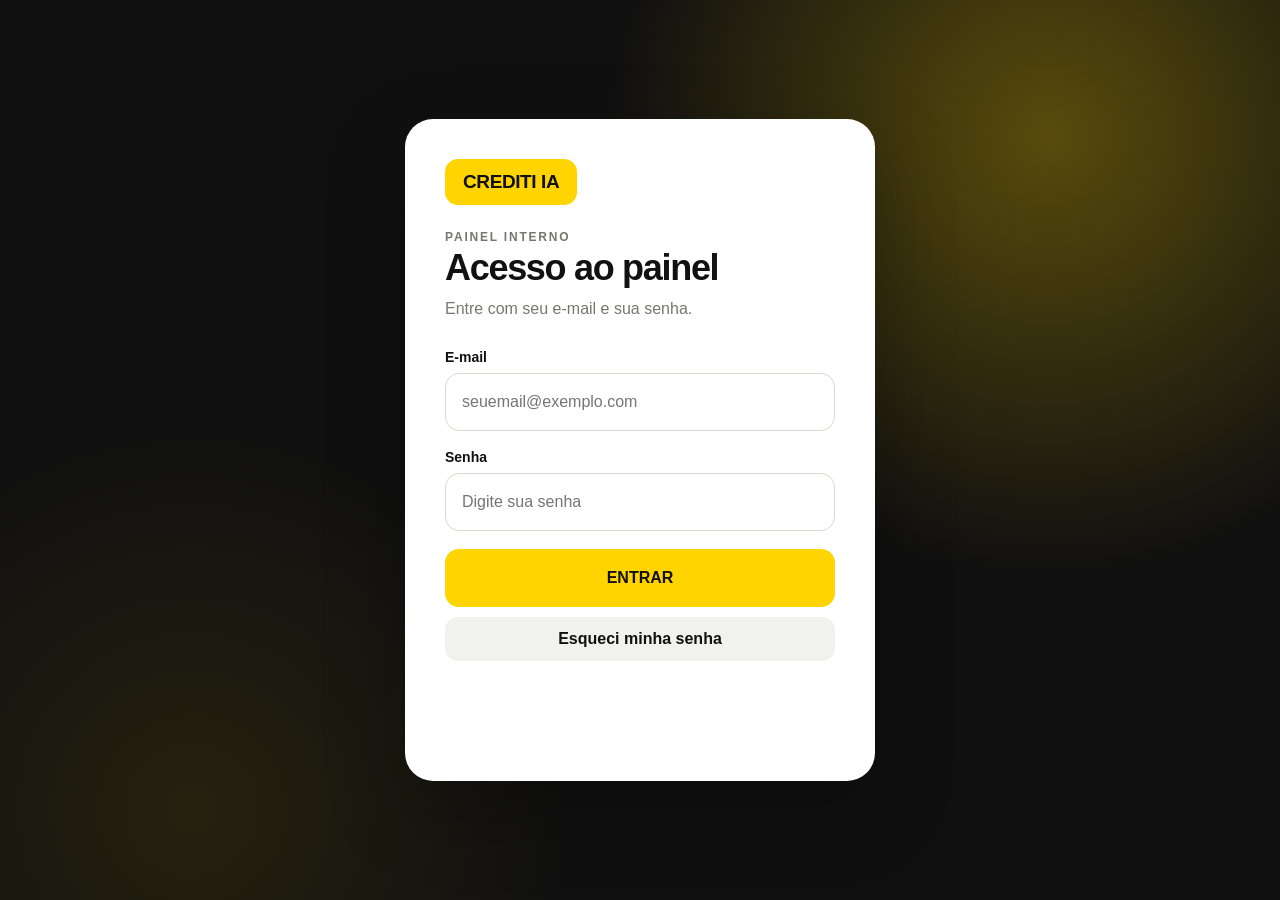
==== arquivos.html @ 78dd3815 "Adiciona fontes de documentos e aba de vídeos" ====
<!doctype html>
<html lang="pt-BR">
<head>
  <meta charset="UTF-8">
  <meta name="viewport" content="width=device-width,initial-scale=1">
  <meta name="theme-color" content="#ffd400">
  <title>Documentos dos Clientes | Crediti</title>
  <link rel="stylesheet" href="arquivos.css?v=1">
  <link rel="stylesheet" href="arquivos-extra.css?v=2">
</head>
<body>
  <header class="topbar">
    <div><strong>CREDITI</strong><span>Documentos dos Clientes</span></div>
    <a href="index.html">Voltar ao painel</a>
  </header>

  <main>
    <section class="usage-card">
      <div><small>ARMAZENAMENTO PRIVADO</small><h1>Arquivo digital</h1></div>
      <div class="usage-info"><strong id="usageText">Calculando...</strong><div class="usage-track"><i id="usageBar"></i></div><small id="usageAlert">10 GB gratuitos</small></div>
    </section>

    <section class="actions">
      <label class="search"><span>Pesquisar cliente</span><input id="searchInput" placeholder="Digite o nome ou CPF" autocomplete="off"></label>
      <button id="trashBtn" class="light">Lixeira <b id="trashCount">0</b></button>
      <button id="newClientBtn" class="primary">+ Novo cliente</button>
    </section>

    <div id="message" class="message"></div>
    <section id="clientList" class="client-grid"></section>
  </main>

  <dialog id="clientDialog">
    <form id="clientForm" class="dialog-card">
      <button type="button" class="close" data-close="clientDialog">×</button>
      <p class="eyebrow">PASTA DO CLIENTE</p><h2 id="clientDialogTitle">Novo cliente</h2>
      <div class="form-grid">
        <label class="wide">Nome completo<input id="clientName" required></label>
        <label>CPF<input id="clientCpf" inputmode="numeric" maxlength="14" required></label>
        <label>WhatsApp<input id="clientPhone" inputmode="tel"></label>
        <label>Cidade<input id="clientCity"></label>
        <label class="wide">Observações<textarea id="clientNotes" rows="3"></textarea></label>
      </div>
      <button class="primary" type="submit">Salvar cliente</button>
    </form>
  </dialog>

  <dialog id="folderDialog" class="folder-dialog">
    <div class="dialog-card folder-card">
      <button type="button" class="close" data-close="folderDialog">×</button>
      <div class="folder-head"><div><p class="eyebrow">PASTA DO CLIENTE</p><h2 id="folderName"></h2><span id="folderCpf"></span></div><div><button id="editClientBtn" class="light">Editar</button><button id="newContractBtn" class="primary">+ Novo contrato</button></div></div>
      <div class="tabs"><button class="active" data-tab="personal">Documentos pessoais</button><button data-tab="contracts">Contratos</button><button data-tab="videos">Vídeos</button><button data-tab="history">Histórico</button></div>
      <section id="personalTab" class="tab active">
        <div class="upload-box"><select id="personalCategory"><option>RG</option><option>CPF</option><option>Comprovante de endereço</option><option>Contracheque</option><option>CNH</option><option>Outro documento</option></select><select id="personalResponsible"><option>Marcelino</option><option>Samila</option></select><input id="personalFiles" type="file" multiple><button id="uploadPersonalBtn" class="primary">Enviar documentos</button></div>
        <div class="source-buttons">
          <label class="source-btn">📁 Galeria ou arquivos<input id="personalGallery" type="file" accept="image/*,video/*,application/pdf" multiple></label>
          <label class="source-btn">📷 Câmera do celular<input id="personalCamera" type="file" accept="image/*" capture="environment"></label>
          <button id="personalScannerBtn" class="source-btn" type="button">🖨️ Impressora ou scanner</button>
        </div>
        <div id="personalFileList" class="file-list"></div>
      </section>
      <section id="contractsTab" class="tab"><div id="contractList" class="contract-list"></div></section>
      <section id="videosTab" class="tab"><div id="videoList" class="file-list"></div></section>
      <section id="historyTab" class="tab"><div id="historyList" class="history-list"></div></section>
    </div>
  </dialog>

  <dialog id="contractDialog">
    <form id="contractForm" class="dialog-card">
      <button type="button" class="close" data-close="contractDialog">×</button>
      <p class="eyebrow">NOVA OPERAÇÃO</p><h2>Novo contrato</h2>
      <div class="form-grid">
        <label>Tipo de crédito<select id="contractType" required><option value="">Selecione</option><option>Portabilidade</option><option>Empréstimo novo</option><option>Refinanciamento INSS</option><option>Refinanciamento de veículo</option><option>Conta de luz</option><option>FGTS</option><option>Cartão consignado</option><option>Cartão benefício</option><option>Bolsa Família</option><option>Financiamento de veículo</option></select></label>
        <label id="subtypeLabel" class="hidden">Veículo<select id="contractSubtype"><option>Carro</option><option>Moto</option></select></label>
        <label>Número do contrato ou ADE<input id="contractNumber"></label>
        <label>Banco ou financeira<input id="contractBank"></label>
        <label>Data<input id="contractDate" type="date" required></label>
        <label>Valor<input id="contractValue" inputmode="decimal"></label>
        <label>Responsável pela digitação<select id="contractResponsible" required><option>Marcelino</option><option>Samila</option></select></label>
        <label class="wide">Observações<textarea id="contractNotes" rows="3"></textarea></label>
      </div>
      <button class="primary" type="submit">Finalizar contrato</button>
    </form>
  </dialog>

  <dialog id="contractFilesDialog">
    <div class="dialog-card">
      <button type="button" class="close" data-close="contractFilesDialog">×</button>
      <p class="eyebrow">ARQUIVOS DA OPERAÇÃO</p><h2 id="contractFilesTitle"></h2>
      <div class="upload-box"><select id="contractFileCategory"><option>Contrato</option><option>Vídeo da contratação</option><option>Foto</option><option>Comprovante</option><option>Outro arquivo</option></select><select id="contractFileResponsible"><option>Marcelino</option><option>Samila</option></select><input id="contractFiles" type="file" multiple><button id="uploadContractBtn" class="primary">Enviar arquivos</button></div>
      <div class="source-buttons">
        <label class="source-btn">📁 Galeria ou arquivos<input id="contractGallery" type="file" accept="image/*,video/*,application/pdf" multiple></label>
        <label class="source-btn">📷 Câmera do celular<input id="contractCamera" type="file" accept="image/*" capture="environment"></label>
        <button id="contractScannerBtn" class="source-btn" type="button">🖨️ Impressora ou scanner</button>
      </div>
      <small>Vídeos: até 2 minutos e 30 MB. Os arquivos serão baixados individualmente, sem ZIP.</small>
      <div id="contractFileList" class="file-list"></div>
    </div>
  </dialog>

  <dialog id="trashDialog"><div class="dialog-card"><button type="button" class="close" data-close="trashDialog">×</button><p class="eyebrow">ARQUIVOS APAGADOS</p><h2>Lixeira</h2><div id="trashList" class="file-list"></div></div></dialog>
  <script src="arquivos.js?v=1"></script>
</body>
</html>
---- arquivos.css ----
*{box-sizing:border-box}body{margin:0;background:#f5f5f2;color:#171717;font-family:Montserrat,Arial,sans-serif}.topbar{min-height:72px;background:#ffd400;display:flex;align-items:center;justify-content:space-between;padding:14px 5%;position:sticky;top:0;z-index:5}.topbar div{display:flex;gap:14px;align-items:center}.topbar strong{font-size:24px}.topbar span{font-weight:700}.topbar a,.light{color:#171717;background:#fff;border:1px solid #d5d5d5;border-radius:12px;padding:12px 16px;text-decoration:none;font-weight:800}main{width:min(1180px,92%);margin:28px auto}.usage-card{background:#171717;color:#fff;border-radius:22px;padding:26px;display:flex;align-items:center;justify-content:space-between;gap:30px}.usage-card h1{margin:5px 0}.usage-info{width:min(480px,100%)}.usage-track{height:12px;background:#494949;border-radius:20px;overflow:hidden;margin:10px 0}.usage-track i{display:block;width:0;height:100%;background:#ffd400}.usage-info.warning i{background:#ffb000}.usage-info.danger i{background:#ed3434}.actions{display:flex;gap:12px;align-items:end;margin:22px 0}.search{flex:1}.search span,label{display:block;font-size:13px;font-weight:800;margin-bottom:7px}.search input,input,select,textarea{width:100%;padding:13px;border:1px solid #ccc;border-radius:11px;background:#fff;font:inherit}.primary{border:0;border-radius:12px;background:#ffd400;color:#111;padding:13px 18px;font-weight:900;cursor:pointer}.client-grid{display:grid;grid-template-columns:repeat(auto-fill,minmax(270px,1fr));gap:15px}.client-card{background:#fff;border:1px solid #ddd;border-radius:17px;padding:19px;cursor:pointer;box-shadow:0 5px 18px #00000009}.client-card:hover{border-color:#111}.client-card h3{margin:0 0 8px}.client-card p{margin:5px 0;color:#666}.message{display:none;padding:12px;border-radius:10px;margin:12px 0}.message.show{display:block;background:#fff2b8}.empty{background:#fff;border:1px dashed #bbb;padding:40px;border-radius:18px;text-align:center;color:#666;grid-column:1/-1}dialog{border:0;padding:0;border-radius:20px;width:min(700px,94%);max-height:92vh}dialog::backdrop{background:#0009}.folder-dialog{width:min(1050px,96%)}.dialog-card{padding:26px;position:relative;overflow:auto;max-height:92vh}.folder-card{min-height:70vh}.close{position:absolute;right:15px;top:12px;border:0;background:#eee;border-radius:50%;width:38px;height:38px;font-size:25px;cursor:pointer}.eyebrow{font-size:12px;font-weight:900;letter-spacing:1.4px;color:#6a6a6a;margin:0 0 5px}.dialog-card h2{margin:0 0 20px}.form-grid{display:grid;grid-template-columns:1fr 1fr;gap:15px;margin-bottom:20px}.wide{grid-column:1/-1}.hidden{display:none!important}.folder-head{display:flex;justify-content:space-between;gap:20px;align-items:start}.folder-head>div:last-child{display:flex;gap:8px;margin-right:42px}.tabs{display:flex;gap:5px;border-bottom:1px solid #ddd;margin:22px 0 16px}.tabs button{border:0;background:transparent;padding:12px;font-weight:800}.tabs button.active{border-bottom:4px solid #ffd400}.tab{display:none}.tab.active{display:block}.upload-box{display:grid;grid-template-columns:1.2fr 1fr 2fr auto;gap:8px;align-items:center;background:#f6f6f3;padding:14px;border-radius:15px;margin-bottom:15px}.file-row,.contract-card,.history-row{display:grid;gap:10px;align-items:center;background:#fff;border:1px solid #ddd;border-radius:13px;padding:13px;margin:8px 0}.file-row{grid-template-columns:1fr auto}.file-row small{color:#666}.file-actions{display:flex;flex-wrap:wrap;gap:5px}.file-actions button{border:1px solid #ccc;background:#fff;padding:8px 10px;border-radius:9px;font-weight:700}.file-actions .delete{color:#a00}.contract-card{grid-template-columns:1fr auto}.contract-card h3{margin:0}.contract-card p{margin:5px 0;color:#666}.history-row{font-size:14px}.progress{height:5px;background:#ddd;border-radius:8px;overflow:hidden;margin-top:7px}.progress i{display:block;height:100%;background:#ffd400}.badge{display:inline-block;background:#eee;border-radius:20px;padding:4px 8px;font-size:12px}.danger-text{color:#b00020}.camera-row{display:flex;gap:8px;margin:8px 0 14px}.camera-row label{background:#fff;border:1px solid #bbb;padding:10px;border-radius:10px;cursor:pointer}.camera-row input{display:none}@media(max-width:720px){.topbar span{display:none}main{width:94%;margin-top:16px}.usage-card,.folder-head{display:block}.actions{flex-wrap:wrap}.search{flex-basis:100%}.form-grid{grid-template-columns:1fr}.wide{grid-column:auto}.upload-box{grid-template-columns:1fr}.folder-head>div:last-child{margin:15px 0 0}.tabs{overflow:auto}.tabs button{white-space:nowrap}.file-row,.contract-card{grid-template-columns:1fr}.usage-info{margin-top:18px}}
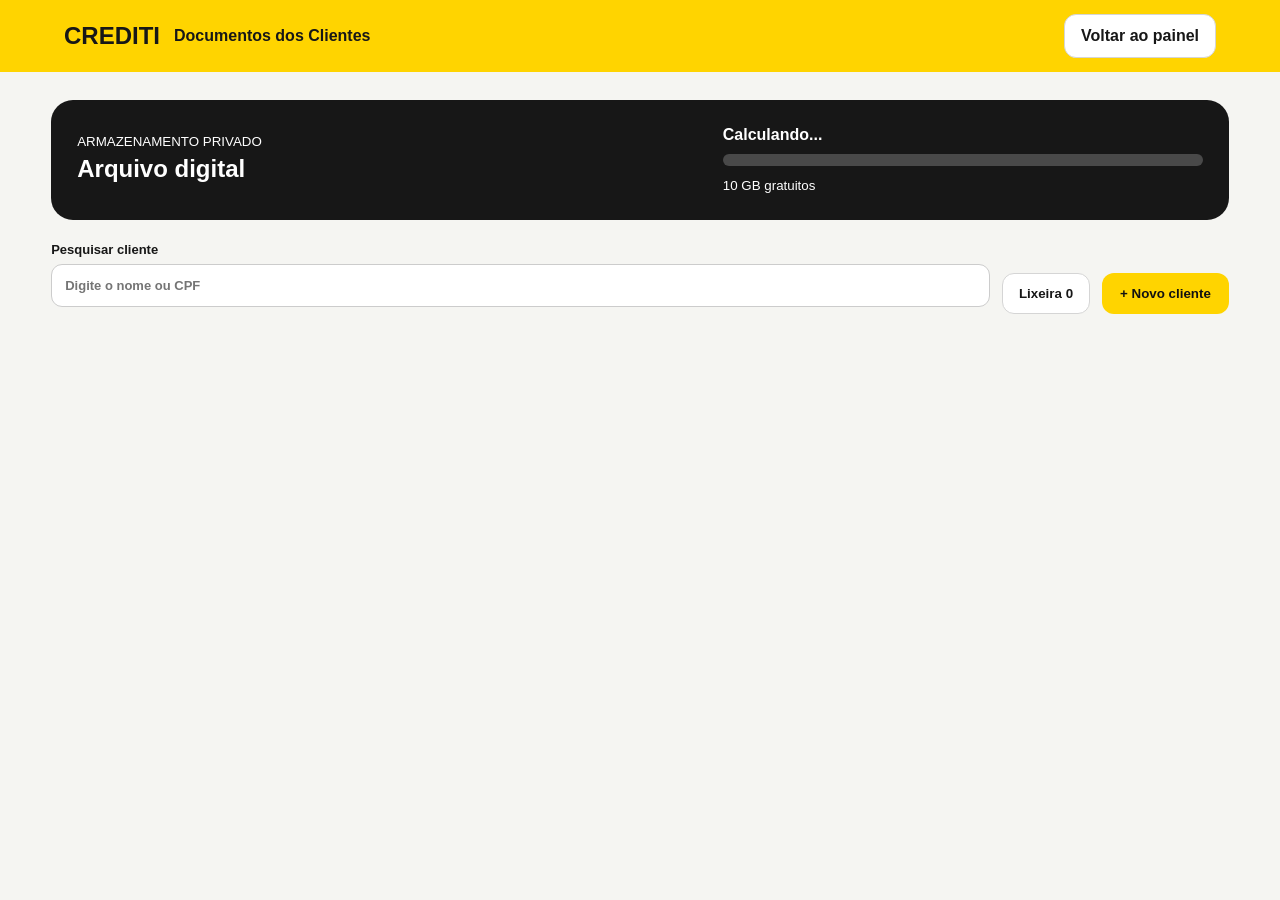
==== commit 6e65999f: "Corrige fluxo de digitalização Epson" ====
--- a/arquivos.html
+++ b/arquivos.html
@@ -55,7 +55,7 @@
         <div class="source-buttons">
           <label class="source-btn">📁 Galeria ou arquivos<input id="personalGallery" type="file" accept="image/*,video/*,application/pdf" multiple></label>
           <label class="source-btn">📷 Câmera do celular<input id="personalCamera" type="file" accept="image/*" capture="environment"></label>
-          <button id="personalScannerBtn" class="source-btn" type="button">🖨️ Impressora ou scanner</button>
+          <label class="source-btn">🖨️ Adicionar digitalização da Epson<input id="personalScanner" type="file" accept="image/*,application/pdf" multiple></label>
         </div>
         <div id="personalFileList" class="file-list"></div>
       </section>
@@ -91,7 +91,7 @@
       <div class="source-buttons">
         <label class="source-btn">📁 Galeria ou arquivos<input id="contractGallery" type="file" accept="image/*,video/*,application/pdf" multiple></label>
         <label class="source-btn">📷 Câmera do celular<input id="contractCamera" type="file" accept="image/*" capture="environment"></label>
-        <button id="contractScannerBtn" class="source-btn" type="button">🖨️ Impressora ou scanner</button>
+        <label class="source-btn">🖨️ Adicionar digitalização da Epson<input id="contractScanner" type="file" accept="image/*,application/pdf" multiple></label>
       </div>
       <small>Vídeos: até 2 minutos e 30 MB. Os arquivos serão baixados individualmente, sem ZIP.</small>
       <div id="contractFileList" class="file-list"></div>
--- a/arquivos-extra.css
+++ b/arquivos-extra.css
@@ -0,0 +1,43 @@
+.source-buttons {
+  display: flex;
+  flex-wrap: wrap;
+  gap: 9px;
+  margin: -4px 0 17px;
+}
+
+.source-btn {
+  display: inline-flex;
+  align-items: center;
+  justify-content: center;
+  min-height: 46px;
+  margin: 0;
+  padding: 11px 14px;
+  border: 1px solid #bbb;
+  border-radius: 11px;
+  background: #fff;
+  color: #111;
+  font: inherit;
+  font-size: 13px;
+  font-weight: 900;
+  cursor: pointer;
+}
+
+.source-btn input {
+  display: none;
+}
+
+.source-btn:hover {
+  border-color: #111;
+  background: #fffbea;
+}
+
+@media (max-width: 720px) {
+  .source-buttons {
+    display: grid;
+    grid-template-columns: 1fr;
+  }
+
+  .source-btn {
+    width: 100%;
+  }
+}
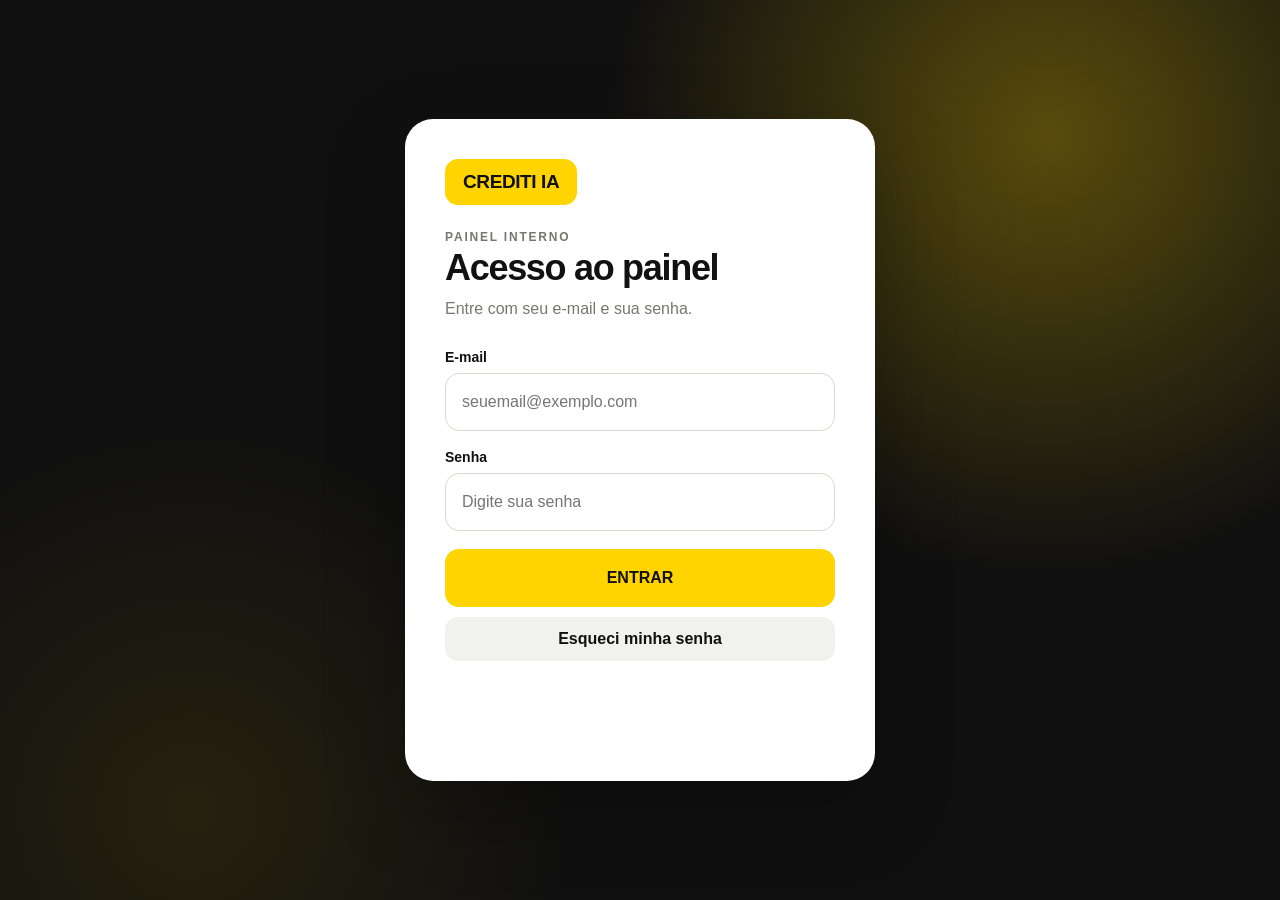
==== commit 940225cb: "Corrige download autorizado do instalador Epson" ====
--- a/arquivos.html
+++ b/arquivos.html
@@ -55,7 +55,8 @@
         <div class="source-buttons">
           <label class="source-btn">📁 Galeria ou arquivos<input id="personalGallery" type="file" accept="image/*,video/*,application/pdf" multiple></label>
           <label class="source-btn">📷 Câmera do celular<input id="personalCamera" type="file" accept="image/*" capture="environment"></label>
-          <label class="source-btn">🖨️ Adicionar digitalização da Epson<input id="personalScanner" type="file" accept="image/*,application/pdf" multiple></label>
+          <button id="personalScannerBtn" class="source-btn" type="button">🖨️ Escolher Epson e digitalizar</button>
+          <a class="source-btn" href="instalar-scanner.html">⚙️ Instalar ligação Epson</a>
         </div>
         <div id="personalFileList" class="file-list"></div>
       </section>
@@ -91,7 +92,8 @@
       <div class="source-buttons">
         <label class="source-btn">📁 Galeria ou arquivos<input id="contractGallery" type="file" accept="image/*,video/*,application/pdf" multiple></label>
         <label class="source-btn">📷 Câmera do celular<input id="contractCamera" type="file" accept="image/*" capture="environment"></label>
-        <label class="source-btn">🖨️ Adicionar digitalização da Epson<input id="contractScanner" type="file" accept="image/*,application/pdf" multiple></label>
+        <button id="contractScannerBtn" class="source-btn" type="button">🖨️ Escolher Epson e digitalizar</button>
+        <a class="source-btn" href="instalar-scanner.html">⚙️ Instalar ligação Epson</a>
       </div>
       <small>Vídeos: até 2 minutos e 30 MB. Os arquivos serão baixados individualmente, sem ZIP.</small>
       <div id="contractFileList" class="file-list"></div>
--- a/arquivos-extra.css
+++ b/arquivos-extra.css
@@ -20,6 +20,7 @@
   font-size: 13px;
   font-weight: 900;
   cursor: pointer;
+  text-decoration: none;
 }
 
 .source-btn input {
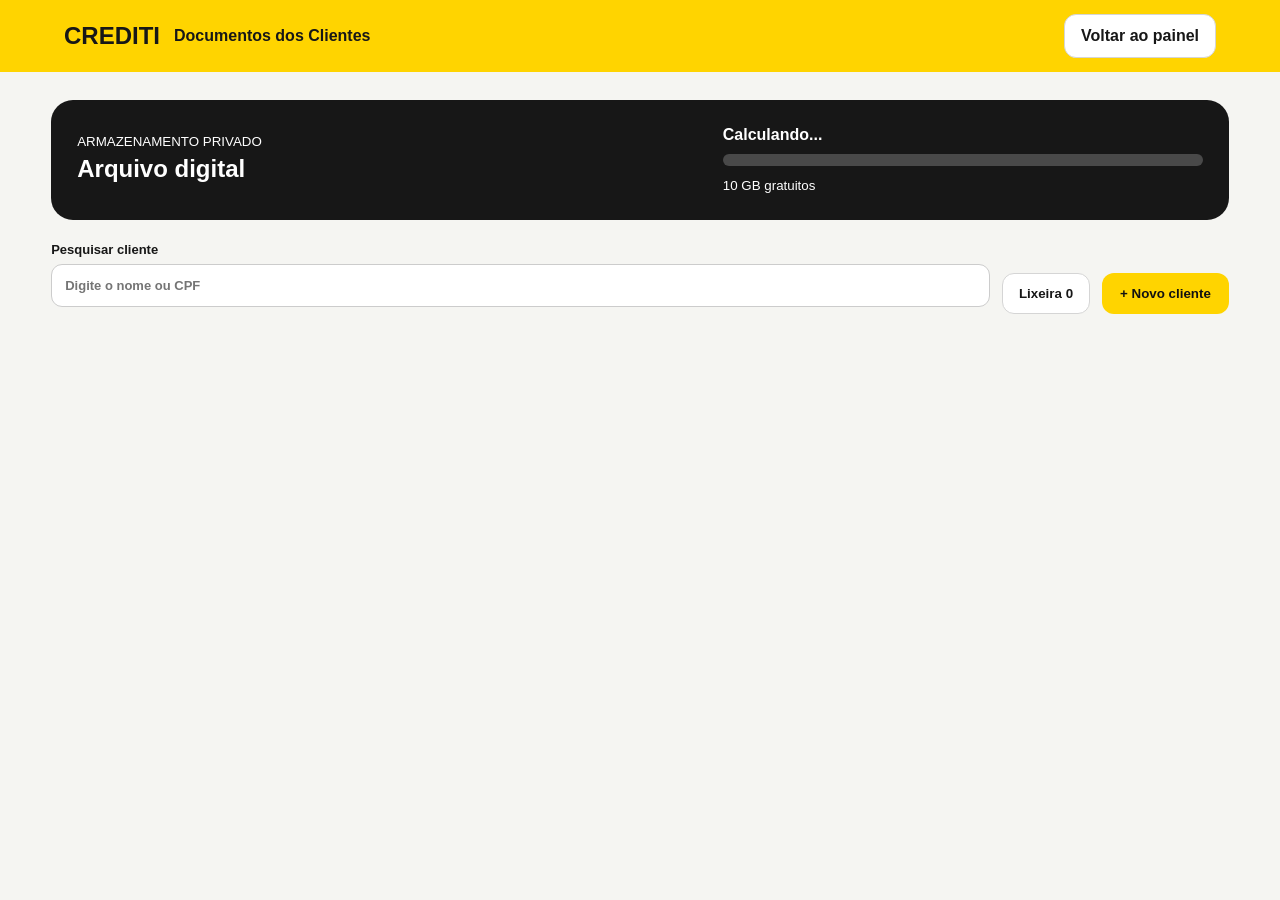
==== commit 0ee48b99: "Retirar integração Epson e ativar envio de vídeos" ====
--- a/arquivos.html
+++ b/arquivos.html
@@ -6,7 +6,7 @@
   <meta name="theme-color" content="#ffd400">
   <title>Documentos dos Clientes | Crediti</title>
   <link rel="stylesheet" href="arquivos.css?v=1">
-  <link rel="stylesheet" href="arquivos-extra.css?v=2">
+  <link rel="stylesheet" href="arquivos-extra.css?v=3">
 </head>
 <body>
   <header class="topbar">
@@ -55,13 +55,15 @@
         <div class="source-buttons">
           <label class="source-btn">📁 Galeria ou arquivos<input id="personalGallery" type="file" accept="image/*,video/*,application/pdf" multiple></label>
           <label class="source-btn">📷 Câmera do celular<input id="personalCamera" type="file" accept="image/*" capture="environment"></label>
-          <button id="personalScannerBtn" class="source-btn" type="button">🖨️ Escolher Epson e digitalizar</button>
-          <a class="source-btn" href="instalar-scanner.html">⚙️ Instalar ligação Epson</a>
         </div>
         <div id="personalFileList" class="file-list"></div>
       </section>
       <section id="contractsTab" class="tab"><div id="contractList" class="contract-list"></div></section>
-      <section id="videosTab" class="tab"><div id="videoList" class="file-list"></div></section>
+      <section id="videosTab" class="tab">
+        <div class="upload-box video-upload-box"><select id="videoResponsible"><option>Marcelino</option><option>Samila</option></select><input id="videoFiles" type="file" accept="video/*" multiple><button id="uploadVideoBtn" class="primary">Enviar vídeos</button></div>
+        <small>Vídeos de até 2 minutos e 30 MB cada.</small>
+        <div id="videoList" class="file-list"></div>
+      </section>
       <section id="historyTab" class="tab"><div id="historyList" class="history-list"></div></section>
     </div>
   </dialog>
@@ -92,8 +94,6 @@
       <div class="source-buttons">
         <label class="source-btn">📁 Galeria ou arquivos<input id="contractGallery" type="file" accept="image/*,video/*,application/pdf" multiple></label>
         <label class="source-btn">📷 Câmera do celular<input id="contractCamera" type="file" accept="image/*" capture="environment"></label>
-        <button id="contractScannerBtn" class="source-btn" type="button">🖨️ Escolher Epson e digitalizar</button>
-        <a class="source-btn" href="instalar-scanner.html">⚙️ Instalar ligação Epson</a>
       </div>
       <small>Vídeos: até 2 minutos e 30 MB. Os arquivos serão baixados individualmente, sem ZIP.</small>
       <div id="contractFileList" class="file-list"></div>
@@ -101,6 +101,6 @@
   </dialog>
 
   <dialog id="trashDialog"><div class="dialog-card"><button type="button" class="close" data-close="trashDialog">×</button><p class="eyebrow">ARQUIVOS APAGADOS</p><h2>Lixeira</h2><div id="trashList" class="file-list"></div></div></dialog>
-  <script src="arquivos.js?v=1"></script>
+  <script src="arquivos.js?v=2"></script>
 </body>
 </html>
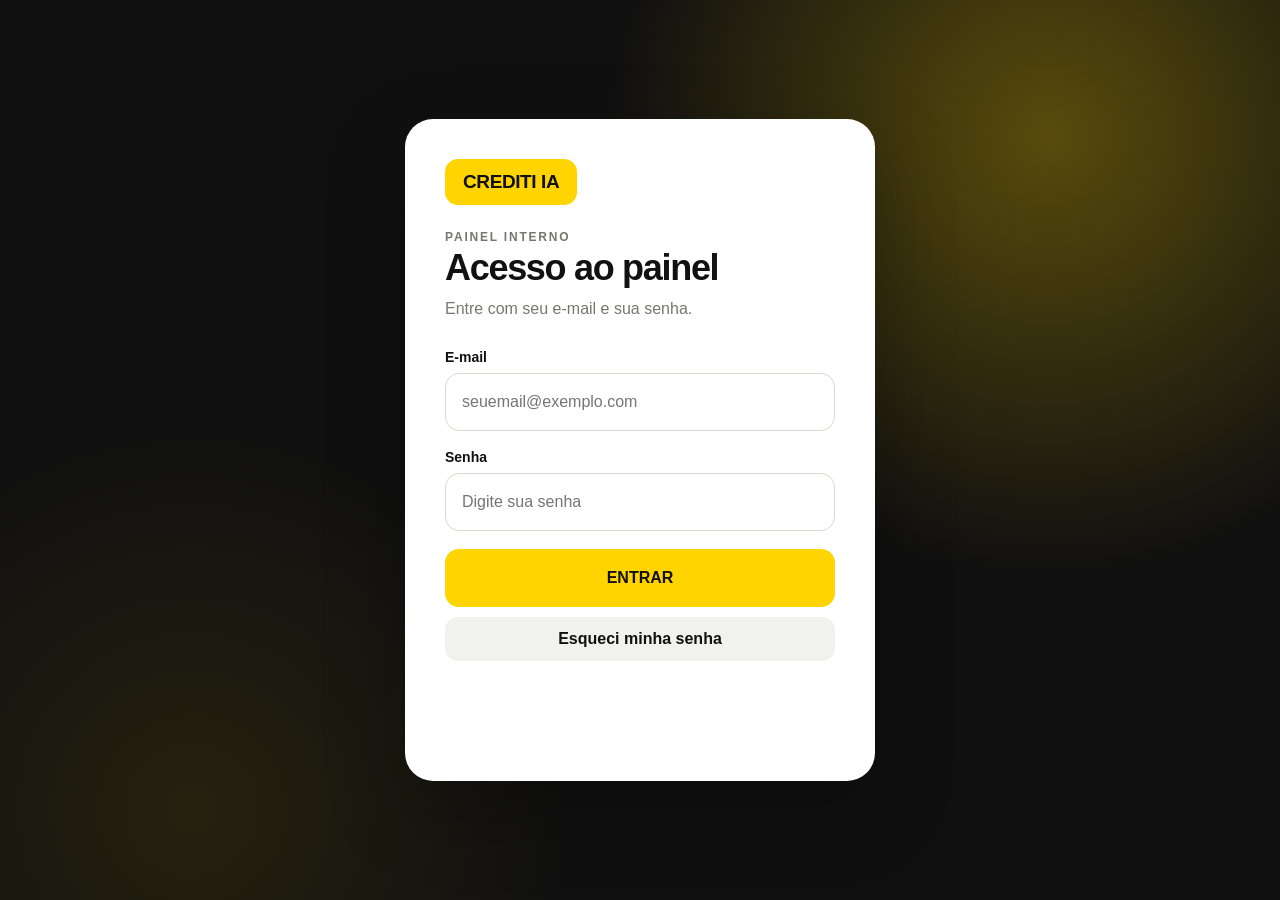
==== commit 058b7565: "Ajustar opções de RG" ====
--- a/arquivos.html
+++ b/arquivos.html
@@ -51,7 +51,7 @@
       <div class="folder-head"><div><p class="eyebrow">PASTA DO CLIENTE</p><h2 id="folderName"></h2><span id="folderCpf"></span></div><div><button id="editClientBtn" class="light">Editar</button><button id="newContractBtn" class="primary">+ Novo contrato</button></div></div>
       <div class="tabs"><button class="active" data-tab="personal">Documentos pessoais</button><button data-tab="contracts">Contratos</button><button data-tab="videos">Vídeos</button><button data-tab="history">Histórico</button></div>
       <section id="personalTab" class="tab active">
-        <div class="upload-box"><select id="personalCategory"><option>RG</option><option>CPF</option><option>Comprovante de endereço</option><option>Contracheque</option><option>CNH</option><option>Outro documento</option></select><select id="personalResponsible"><option>Marcelino</option><option>Samila</option></select><input id="personalFiles" type="file" multiple><button id="uploadPersonalBtn" class="primary">Enviar documentos</button></div>
+        <div class="upload-box"><select id="personalCategory"><option>RG - Frente</option><option>RG - Verso</option><option>CPF</option><option>Comprovante de endereço</option><option>Contracheque</option><option>CNH</option><option>Outro documento</option></select><select id="personalResponsible"><option>Marcelino</option><option>Samila</option></select><input id="personalFiles" type="file" multiple><button id="uploadPersonalBtn" class="primary">Enviar documentos</button></div>
         <div class="source-buttons">
           <label class="source-btn">📁 Galeria ou arquivos<input id="personalGallery" type="file" accept="image/*,video/*,application/pdf" multiple></label>
           <label class="source-btn">📷 Câmera do celular<input id="personalCamera" type="file" accept="image/*" capture="environment"></label>
@@ -101,6 +101,6 @@
   </dialog>
 
   <dialog id="trashDialog"><div class="dialog-card"><button type="button" class="close" data-close="trashDialog">×</button><p class="eyebrow">ARQUIVOS APAGADOS</p><h2>Lixeira</h2><div id="trashList" class="file-list"></div></div></dialog>
-  <script src="arquivos.js?v=2"></script>
+  <script src="arquivos.js?v=3"></script>
 </body>
 </html>
--- a/arquivos-extra.css
+++ b/arquivos-extra.css
@@ -32,7 +32,15 @@
   background: #fffbea;
 }
 
+.video-upload-box {
+  grid-template-columns: 1fr 2fr auto;
+  margin-bottom: 8px;
+}
+
 @media (max-width: 720px) {
+  .video-upload-box {
+    grid-template-columns: 1fr;
+  }
   .source-buttons {
     display: grid;
     grid-template-columns: 1fr;
